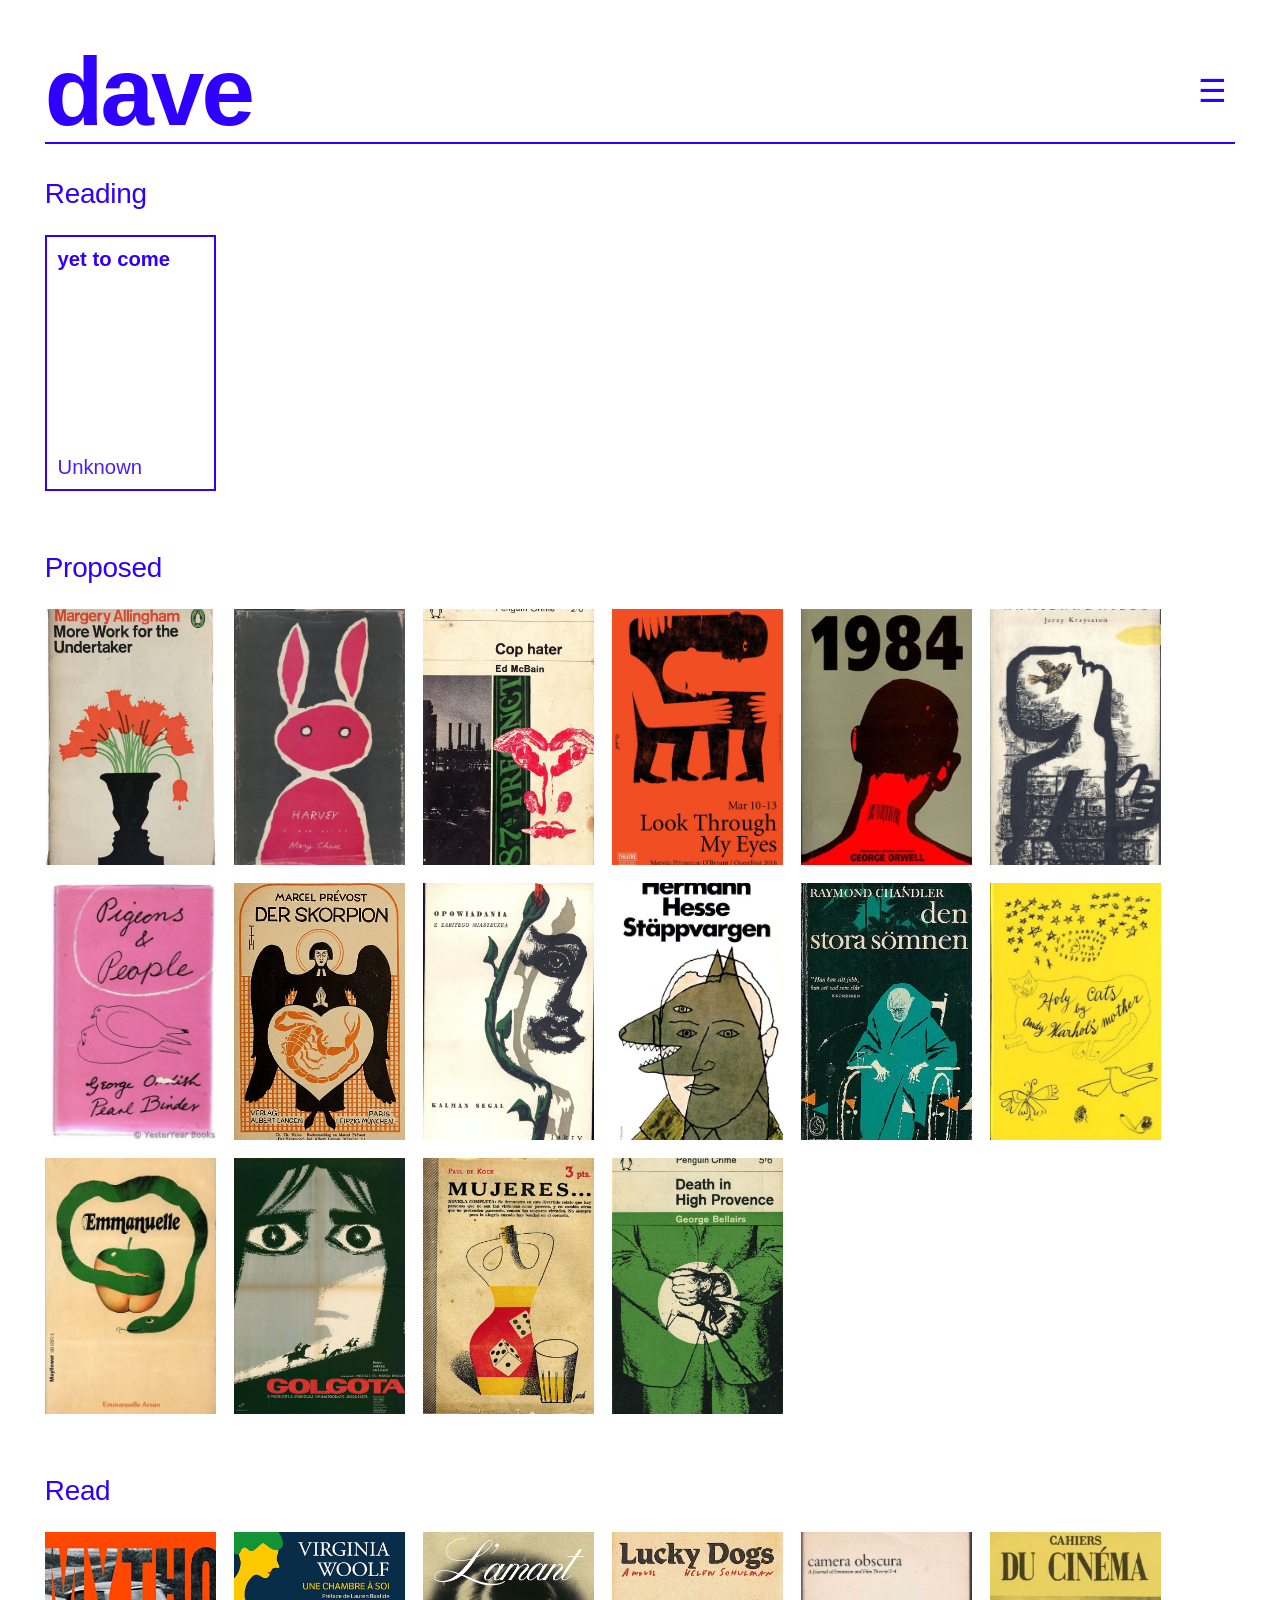
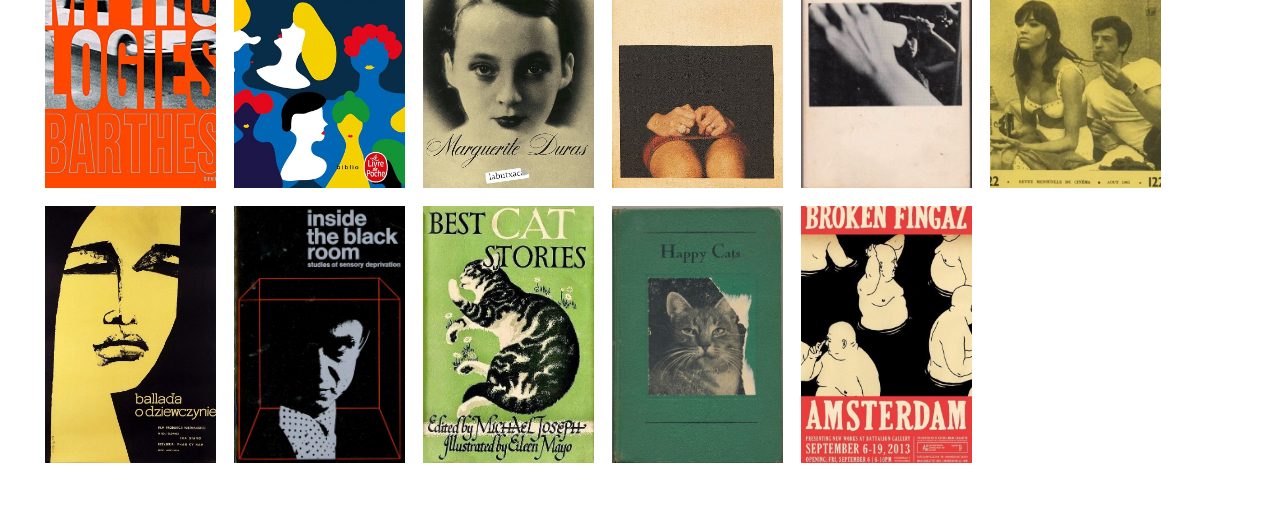
==== bookshelf.html @ baa069e5 "test test" ====
<!DOCTYPE html>
<html lang="en">
  <head>
    <meta charset="utf-8" />
    <meta name="viewport" content="width=device-width, initial-scale=1" />
    <title>dave - Bookshelf</title>
    <link rel="stylesheet" href="style.css" />
  </head>
  <body>
    <div class="poster">
      <header class="poster-head">
        <div class="poster-head__title-line">
          <h1 class="poster-title">dave</h1>
          <div class="poster-head__actions">
            <button
              class="poster-menu-btn"
              type="button"
              aria-label="Open menu"
              aria-expanded="false"
              aria-controls="site-menu"
            >
              &#9776;
            </button>
          </div>
        </div>
        <nav class="poster-menu" id="site-menu" aria-label="Main menu">
          <button class="poster-menu-close-btn" type="button" aria-label="Close menu">&times;</button>
          <a href="home.html" class="poster-menu__item">Home</a>
          <a href="index.html" class="poster-menu__item">News</a>
          <a href="sessions.html" class="poster-menu__item">Sessions</a>
          <a href="notes.html" class="poster-menu__item">Notes</a>
          <a href="proposals.html" class="poster-menu__item">Proposals</a>
          <a href="bookshelf.html" class="poster-menu__item is-active" aria-current="page">Bookshelf</a>
        </nav>
      </header>

      <main class="bookshelf-page" aria-label="Bookshelf covers">
        <section class="bookshelf-lane">
          <h2 class="bookshelf-lane__title">Reading</h2>
          <ul class="bookshelf-strip" id="bookshelf-reading"></ul>
        </section>

        <section class="bookshelf-lane">
          <h2 class="bookshelf-lane__title">Proposed</h2>
          <ul class="bookshelf-strip" id="bookshelf-proposed"></ul>
        </section>

        <section class="bookshelf-lane">
          <h2 class="bookshelf-lane__title">Read</h2>
          <ul class="bookshelf-strip" id="bookshelf-read"></ul>
        </section>
      </main>
    </div>
    <script>
      (function () {
        var menuBtn = document.querySelector(".poster-menu-btn");
        var menu = document.getElementById("site-menu");
        var menuCloseBtn = menu ? menu.querySelector(".poster-menu-close-btn") : null;
        if (menuBtn && menu) {
          function closeMenu() {
            menu.classList.remove("is-open");
            menuBtn.setAttribute("aria-expanded", "false");
          }

          menuBtn.addEventListener("click", function () {
            var willOpen = !menu.classList.contains("is-open");
            menu.classList.toggle("is-open", willOpen);
            menuBtn.setAttribute("aria-expanded", willOpen ? "true" : "false");
          });

          document.addEventListener("click", function (event) {
            if (!menu.contains(event.target) && !menuBtn.contains(event.target)) {
              closeMenu();
            }
          });

          document.addEventListener("keydown", function (event) {
            if (event.key === "Escape") closeMenu();
          });

          if (menuCloseBtn) {
            menuCloseBtn.addEventListener("click", closeMenu);
          }
        }

        var readingEl = document.getElementById("bookshelf-reading");
        var proposedEl = document.getElementById("bookshelf-proposed");
        var readEl = document.getElementById("bookshelf-read");
        var readingSeed = [
          {
            title: "yet to come",
            author: "",
            tone: "d",
            placeholder: true
          }
        ];
        var featuredBooks = [
          {
            title: "Mythologies",
            author: "Roland Barthes",
            cover: "books/read/9782021034479-fr.jpg"
          },
          {
            title: "Une chambre a soi",
            author: "Virginia Woolf",
            cover: "books/read/71MQI9QP21L._UF1000,1000_QL80_.jpg"
          },
          {
            title: "L'amant",
            author: "Marguerite Duras",
            cover: "books/read/816J5uJcXQL._AC_UF1000,1000_QL80_.jpg"
          }
        ];
        var extraReadCovers = [
          "books/read/04c1b07b1688d69a296086ed876a2c1d.jpg",
          "books/read/5c0c97d55f1f8d17dba2d3edde7d00e9.jpg",
          "books/read/8d2bfb92e15aa64903f6d1f06e264fb4.jpg",
          "books/read/884b0181884e1cae20b0b5412f2966ff.jpg",
          "books/read/5274705b4ae5fb88fe27c41ce8c58e9b.jpg",
          "books/read/d56183dd3e2686ab618eafbfe86d2332.jpg",
          "books/read/e8376a9d4f59df61bc31f4967bc07f0e.jpg",
          "books/read/f41d0958a7c710740091e8a5bc5cd341.jpg"
        ];

        function makeBook(book, idx) {
          var li = document.createElement("li");
          li.className = "shelf-book";

          var cover = document.createElement("div");
          cover.className = "shelf-book__cover shelf-book__cover--" + (book.tone || ["a", "b", "c", "d", "e", "f"][idx % 6]);
          if (book.placeholder) {
            cover.classList.add("shelf-book__cover--placeholder");
          }

          if (book.cover) {
            var image = document.createElement("img");
            image.className = "shelf-book__image";
            image.src = book.cover;
            image.alt = "Cover of " + (book.title || "Untitled");
            cover.appendChild(image);
            li.appendChild(cover);
            return li;
          }

          var title = document.createElement("span");
          title.className = "shelf-book__title";
          title.textContent = book.title || "Untitled";

          var author = document.createElement("span");
          author.className = "shelf-book__author";
          author.textContent = book.author || "Unknown";

          cover.appendChild(title);
          cover.appendChild(author);
          li.appendChild(cover);
          return li;
        }

        function renderLane(target, items) {
          target.innerHTML = "";
          items.forEach(function (book, idx) {
            target.appendChild(makeBook(book, idx));
          });
        }

        var proposedCovers = [
          "books/proposed/095f6e493886b20f1bcd639215f0ec23.jpg",
          "books/proposed/1684f6ac3138fe5eeb678b3d9dacd0b2.jpg",
          "books/proposed/32072f1364472eea42a703a9feccb641.jpg",
          "books/proposed/5194e917ea369027d9b35060dd48e8bd.jpg",
          "books/proposed/5a1a805e8d9487cb2e87ff9b713c315f.jpg",
          "books/proposed/64e9350b99ceeb06aea7caac4319f9b6.jpg",
          "books/proposed/6aa6ba89164cffd0e5e1144b7224f499.jpg",
          "books/proposed/6e570d1d09a8254431ae5a244c70cb62.jpg",
          "books/proposed/716cfa3c5b17a18c83a5ee77eb536b69.jpg",
          "books/proposed/a81125cacfd59651bd74246a6b5c45ed.jpg",
          "books/proposed/b05286f2a7d6cf34042732fa2e1645dd.jpg",
          "books/proposed/b5657c5fd43cfbc6d09d91f7d24409f8.jpg",
          "books/proposed/d0e51e11a81459c1d3afd8e0fee23e8e.jpg",
          "books/proposed/d9ef0d3700b9d56673a5239498026fa8.jpg",
          "books/proposed/e4ff40b5265708f74653a9a86ac805f2.jpg",
          "books/proposed/fea4becbf3dc87e42fa8231368546576.jpg"
        ];
        var proposedBooks = proposedCovers.map(function (coverPath, idx) {
          return {
            title: "Proposed Book " + (idx + 1),
            author: "",
            cover: coverPath
          };
        });
        var readBooks = featuredBooks.concat(
          extraReadCovers.map(function (coverPath, idx) {
            return {
              title: "Read Book " + (idx + 4),
              author: "",
              cover: coverPath
            };
          })
        );

        renderLane(readingEl, readingSeed);
        renderLane(proposedEl, proposedBooks);
        renderLane(readEl, readBooks);
      })();
    </script>
  </body>
</html>
---- style.css ----
/*
  12-column grid: header + flexible main (narrow centered copy) + write cols + footer.
*/

:root {
  --pink: #ffffff;
  --ink: #2f00ff;
  --line: 2px;
  --sans: "Helvetica Neue", Helvetica, Arial, sans-serif;
  /* Outer margin to page edge; inner column gap matches for grid alignment */
  --page-pad: clamp(1.25rem, 3.5vw, 2.5rem);
  --column-gap: clamp(1.25rem, 3.5vw, 2.5rem);
  --cols: 12;
  --text: 1.125rem;
  --text-sm: 1rem;
  --text-lead: 1.5;
}

* {
  box-sizing: border-box;
}

html {
  font-size: 18px;
}

body {
  margin: 0;
  min-height: 100vh;
  font-family: var(--sans);
  font-size: var(--text);
  line-height: var(--text-lead);
  font-weight: 400;
  color: var(--ink);
  background: var(--pink);
  -webkit-font-smoothing: antialiased;
}

body:has(.home-main) {
  background-color: #000;
}

/* Full-bleed Home page */
.home-page .poster {
  max-width: none;
  min-height: 100vh;
  padding: 0;
  display: block;
  position: relative;
}

html:has(body.home-page),
body.home-page {
  height: 100%;
  overflow: hidden;
  background: #000;
}

.home-page .poster-head {
  position: absolute;
  top: 0;
  left: 0;
  right: 0;
  z-index: 40;
  border-bottom: 0;
  padding: max(var(--page-pad), env(safe-area-inset-top, 0px))
    max(var(--page-pad), env(safe-area-inset-right, 0px))
    0
    max(var(--page-pad), env(safe-area-inset-left, 0px));
}

.home-page .poster-title {
  display: none;
}

/* —— Master grid (all sections share these 12 tracks) —— */
.poster {
  max-width: 88rem;
  margin: 0 auto;
  padding: max(var(--page-pad), env(safe-area-inset-top, 0px))
    max(var(--page-pad), env(safe-area-inset-right, 0px))
    var(--page-pad)
    max(var(--page-pad), env(safe-area-inset-left, 0px));
  display: grid;
  grid-template-columns: repeat(var(--cols), minmax(0, 1fr));
  grid-template-rows: auto minmax(10rem, 1fr) auto auto;
  column-gap: var(--column-gap);
  align-content: stretch;
  min-height: 100vh;
}

/* —— Header: title row —— */
.poster-head {
  grid-column: 1 / -1;
  position: relative;
  padding-bottom: 0.2rem;
  border-bottom: var(--line) solid var(--ink);
}

/* dave left, menu button right */
.poster-head__title-line {
  display: flex;
  justify-content: space-between;
  align-items: center;
  gap: var(--column-gap);
  min-width: 0;
}

.poster-head__actions {
  display: inline-flex;
  align-items: center;
}

.poster-title {
  margin: 0;
  font-size: clamp(2.85rem, 7.5vw, 5.5rem);
  font-weight: 700;
  line-height: 0.98;
  letter-spacing: -0.03em;
  min-width: 0;
}

/* Same type as title; sits on title line, right edge */
.poster-title-marker {
  margin: 0;
  flex-shrink: 0;
  font-family: inherit;
  font-size: clamp(2.85rem, 7.5vw, 5.5rem);
  font-weight: 700;
  line-height: 0.98;
  letter-spacing: -0.03em;
  white-space: nowrap;
}

.poster-menu-btn {
  margin: 0;
  padding: 0.12rem 0.45rem 0.18rem;
  border: 0;
  background: transparent;
  color: var(--ink);
  font: inherit;
  font-size: 1.8rem;
  line-height: 1;
  cursor: pointer;
}

.poster-menu-btn:hover,
.poster-menu-btn:focus-visible {
  background: color-mix(in srgb, var(--ink) 9%, transparent);
}

.poster-menu {
  position: fixed;
  top: 0;
  right: 0;
  bottom: 0;
  z-index: 60;
  width: min(13rem, 46vw);
  padding: calc(var(--page-pad) + 0.25rem) 0.75rem 0.75rem;
  border: var(--line) solid var(--ink);
  border-right: 0;
  background: color-mix(in srgb, var(--pink) 95%, white 5%);
  display: flex;
  flex-direction: column;
  gap: 0.2rem;
  transform: translateX(100%);
  transition: transform 220ms ease;
  pointer-events: none;
}

.poster-menu.is-open {
  transform: translateX(0);
  pointer-events: auto;
}

.poster-menu-close-btn {
  align-self: flex-end;
  margin: 0 0 0.35rem;
  padding: 0.1rem 0.4rem 0.2rem;
  border: var(--line) solid var(--ink);
  background: transparent;
  color: var(--ink);
  font: inherit;
  line-height: 1;
  cursor: pointer;
}

.poster-menu-close-btn:hover,
.poster-menu-close-btn:focus-visible {
  background: color-mix(in srgb, var(--ink) 9%, transparent);
}

.poster-menu__item {
  color: var(--ink);
  text-decoration: none;
  font-size: inherit;
  line-height: 1.2;
  letter-spacing: 0.02em;
  padding: 0.35rem 0.6rem;
}

.poster-menu__item:hover,
.poster-menu__item:focus-visible {
  text-decoration: underline;
  background: transparent;
}

.poster-menu__item.is-active {
  text-decoration: underline;
  font-weight: 600;
}

/* —— Main: narrow copy, centered, low in the middle band —— */
.poster-main {
  grid-column: 1 / -1;
  display: flex;
  flex-direction: column;
  justify-content: flex-end;
  align-items: flex-start;
  padding-top: clamp(1.5rem, 6vh, 4rem);
  padding-bottom: clamp(1rem, 3vh, 2.5rem);
  min-height: 0;
}

.poster-copy {
  width: 100%;
  max-width: min(26rem, 100%);
  min-width: 0;
  font-size: inherit;
  line-height: var(--text-lead);
  text-align: left;
  hyphens: auto;
}

.poster-copy p {
  margin: 0 0 0.85rem;
}

.poster-copy p:last-child {
  margin-bottom: 0;
}

.poster-copy__fine {
  margin-top: 1rem;
  font-size: inherit;
  text-align: left;
}

/* —— Home: rotating vinyl circle —— */
.home-main {
  grid-column: 1 / -1;
  min-height: calc(100vh - 13rem);
  display: block;
  padding-top: 0;
  position: relative;
  background: transparent;
}

.home-slideshow {
  position: fixed;
  inset: 0;
  z-index: 0;
  pointer-events: none;
  background: #000;
}

.home-slide {
  position: absolute;
  inset: 0;
  background-size: cover;
  background-position: 40% center;
  background-repeat: no-repeat;
  opacity: 0;
  transition: opacity 900ms ease;
}

.home-slide.is-active {
  opacity: 1;
}

body:has(.home-main) .poster {
  position: relative;
  z-index: 1;
}

body:has(.home-main) .poster-head {
  position: relative;
  z-index: 30;
  background: transparent;
  border-bottom: var(--line) solid var(--ink);
}

@keyframes spin-vinyl {
  from {
    transform: rotate(0deg);
  }
  to {
    transform: rotate(360deg);
  }
}

/* —— Notes: same 4+4+4 as header —— */
.poster-write {
  grid-column: 1 / -1;
  display: grid;
  grid-template-columns: repeat(var(--cols), minmax(0, 1fr));
  column-gap: var(--column-gap);
  margin-top: 0.75rem;
  padding-top: 0.7rem;
}

.poster-write-cell:nth-child(1) {
  grid-column: 1 / span 4;
}

.poster-write-cell:nth-child(2) {
  grid-column: 5 / span 4;
}

.poster-write-cell:nth-child(3) {
  grid-column: 9 / span 4;
}

.poster-write-cell {
  display: flex;
  flex-direction: column;
  gap: 0;
  min-width: 0;
  min-height: 28rem;
  border: var(--line) solid var(--ink);
  background: color-mix(in srgb, var(--pink) 90%, white 10%);
}

.poster-write-label {
  margin: 0;
  padding: 0.45rem 0.55rem;
  font-size: inherit;
  line-height: 1.2;
  border-bottom: var(--line) solid var(--ink);
  text-transform: uppercase;
  letter-spacing: 0.05em;
}

.poster-textarea {
  flex: 1;
  width: 100%;
  min-height: 0;
  margin: 0;
  padding: 0.6rem 0.6rem;
  font-family: inherit;
  font-size: inherit;
  line-height: var(--text-lead);
  color: var(--ink);
  background: transparent;
  border: 0;
  border-radius: 0;
  outline: none;
  box-shadow: none;
  -webkit-appearance: none;
  appearance: none;
  resize: none;
}

.poster-textarea::placeholder {
  color: var(--ink);
  opacity: 0;
}

/* —— Overview: news and infos layout —— */
.overview-board {
  grid-column: 1 / -1;
  display: grid;
  grid-template-columns: repeat(var(--cols), minmax(0, 1fr));
  column-gap: var(--column-gap);
  margin-top: 0.95rem;
  padding-top: 0.25rem;
}

.overview-news {
  grid-column: 1 / span 8;
  padding-right: clamp(0.25rem, 1.5vw, 1.5rem);
}

.overview-info {
  grid-column: 9 / -1;
  padding-left: clamp(0.25rem, 1.5vw, 1rem);
}

.overview-heading {
  margin: 0;
  padding: 0 0 0.4rem;
  text-transform: uppercase;
  letter-spacing: 0.05em;
  font-size: inherit;
  line-height: 1.2;
  font-weight: 600;
}

.overview-list {
  margin: 0;
  padding: 0;
  display: flex;
  flex-direction: column;
  gap: 1.1rem;
}

.overview-item {
  padding: 0.95rem 0 0;
  border-top: 1px solid color-mix(in srgb, var(--ink) 22%, transparent);
}

.overview-item:first-child {
  padding-top: 0;
  border-top: 0;
}

.overview-item__meta,
.overview-item__title,
.overview-item__text {
  margin: 0;
}

.overview-item__meta {
  font-size: 0.9em;
  text-transform: uppercase;
  letter-spacing: 0.04em;
  opacity: 0.7;
}

.overview-item__title {
  margin-top: 0.15rem;
  font-weight: 600;
  line-height: 1.2;
}

.overview-item__text {
  margin-top: 0.28rem;
  opacity: 0.92;
  max-width: 48ch;
}

.overview-item__image {
  display: block;
  width: min(205px, 100%);
  height: auto;
  margin-top: 0.45rem;
  border-radius: 0.35rem;
}

.overview-item--feature {
  display: block;
}

.open-book {
  position: relative;
  display: grid;
  grid-template-columns: minmax(160px, 42%) minmax(0, 1fr);
  margin-top: 0.55rem;
  border: 2px solid var(--ink);
  border-radius: 0.5rem;
  overflow: hidden;
  background: color-mix(in srgb, var(--ink) 3%, white);
}

.open-book::before {
  content: "";
  position: absolute;
  top: 0;
  bottom: 0;
  left: calc(42% - 1px);
  width: 2px;
  background: var(--ink);
}

.open-book__page {
  min-height: 15.5rem;
  padding: 0.75rem;
}

.open-book__page--left {
  display: flex;
  align-items: center;
  justify-content: center;
}

.open-book__page--right {
  background: color-mix(in srgb, var(--ink) 2%, white);
}

.open-book__image {
  display: block;
  width: min(210px, 100%);
  height: auto;
  border-radius: 0.35rem;
}

.open-book__text {
  margin: 0;
  max-width: 54ch;
  line-height: 1.38;
  opacity: 0.95;
}

.overview-info-grid {
  margin: 0;
  display: flex;
  flex-direction: column;
  gap: 0;
  border-top: 1px solid color-mix(in srgb, var(--ink) 22%, transparent);
}

.overview-info-row {
  padding: 0.72rem 0 0.74rem;
  border-bottom: 1px solid color-mix(in srgb, var(--ink) 16%, transparent);
}

.overview-info-row dt {
  margin: 0;
  text-transform: none;
  letter-spacing: normal;
  font-size: inherit;
  font-weight: 400;
  font-style: italic;
  opacity: 0.95;
}

.overview-info-row dd {
  margin: 0.3rem 0 0;
  max-width: 34ch;
  line-height: 1.36;
  font-size: 1.02em;
  font-weight: 520;
  opacity: 0.95;
}

/* —— Overview: newsletter —— */
.newsletter-board {
  grid-column: 1 / -1;
  margin-top: 1.1rem;
  padding-top: 0.75rem;
  border-top: 1px solid color-mix(in srgb, var(--ink) 28%, transparent);
}

.newsletter-copy {
  margin: 0;
  padding: 0 0 0.55rem;
  max-width: 54ch;
}

.newsletter-form {
  padding: 0;
  display: grid;
  grid-template-columns: minmax(0, 1fr) auto;
  column-gap: 0.6rem;
  row-gap: 0.4rem;
  align-items: end;
}

.newsletter-label {
  grid-column: 1 / -1;
  font-size: 0.9em;
  text-transform: uppercase;
  letter-spacing: 0.04em;
  opacity: 0.75;
}

.newsletter-input {
  width: 100%;
  margin: 0;
  padding: 0.42rem 0;
  font: inherit;
  font-size: inherit;
  color: var(--ink);
  background: transparent;
  border: 0;
  border-bottom: 1px solid color-mix(in srgb, var(--ink) 45%, transparent);
  border-radius: 0;
}

.newsletter-btn {
  margin: 0;
  padding: 0.3rem 0;
  border: 0;
  background: transparent;
  color: var(--ink);
  font: inherit;
  font-size: inherit;
  line-height: 1.2;
  cursor: pointer;
}

.newsletter-btn:hover,
.newsletter-btn:focus-visible {
  text-decoration: underline;
  background: transparent;
}

.newsletter-status {
  grid-column: 1 / -1;
  min-height: 1.2em;
  margin: 0;
  font-size: 0.95em;
}

/* —— Proposals: add + vote board —— */
.vote-board {
  grid-column: 1 / -1;
  display: grid;
  grid-template-columns: repeat(var(--cols), minmax(0, 1fr));
  column-gap: var(--column-gap);
  margin-top: 0.75rem;
  padding-top: 0.7rem;
}

.vote-form {
  grid-column: 1 / span 4;
  display: flex;
  flex-direction: column;
  gap: 0.45rem;
}

.vote-input {
  width: 100%;
  margin: 0;
  padding: 0.55rem 0.6rem;
  font: inherit;
  font-size: inherit;
  color: var(--ink);
  background: transparent;
  border: var(--line) solid var(--ink);
  border-radius: 0;
}

.vote-list-wrap {
  grid-column: 5 / -1;
  min-width: 0;
}

.vote-list-title {
  margin: 0 0 0.45rem;
  font-size: inherit;
  text-transform: uppercase;
  letter-spacing: 0.05em;
}

.vote-list {
  margin: 0;
  padding: 0;
  list-style: none;
  border: var(--line) solid var(--ink);
}

.vote-item {
  display: flex;
  justify-content: space-between;
  align-items: center;
  gap: 0.6rem;
  padding: 0.55rem 0.6rem;
  border-bottom: var(--line) solid var(--ink);
}

.vote-item:last-child {
  border-bottom: 0;
}

.vote-item--empty {
  padding: 0.7rem 0.6rem;
  opacity: 0.75;
}

.vote-item__text {
  margin: 0;
  font-size: inherit;
  min-width: 0;
}

.vote-item__meta {
  display: flex;
  align-items: center;
  gap: 0.35rem;
  flex-shrink: 0;
}

.vote-count {
  font-size: inherit;
  min-width: 4.3rem;
}

.vote-btn {
  margin: 0;
  padding: 0.3rem 0.55rem;
  border: var(--line) solid var(--ink);
  background: transparent;
  color: var(--ink);
  font: inherit;
  font-size: inherit;
  cursor: pointer;
}

.vote-btn--primary {
  margin-top: 0.3rem;
  align-self: flex-start;
}

.vote-btn:hover,
.vote-btn:focus-visible {
  background: color-mix(in srgb, var(--ink) 9%, transparent);
}

/* —— Bookshelf: visual cover library —— */
.bookshelf-board {
  grid-column: 1 / -1;
  display: grid;
  grid-template-columns: repeat(var(--cols), minmax(0, 1fr));
  column-gap: var(--column-gap);
  margin-top: 0.75rem;
  padding-top: 0.7rem;
  border-top: var(--line) solid var(--ink);
}

.bookshelf-form {
  grid-column: 1 / span 4;
  display: flex;
  flex-direction: column;
  gap: 0.45rem;
}

.bookshelf-display {
  grid-column: 5 / -1;
  min-width: 0;
  padding: 0.35rem 0.5rem 0.6rem;
  border: var(--line) solid var(--ink);
  background:
    repeating-linear-gradient(
      to bottom,
      transparent 0,
      transparent 11.4rem,
      color-mix(in srgb, var(--ink) 20%, transparent) 11.4rem,
      color-mix(in srgb, var(--ink) 20%, transparent) 11.65rem
    ),
    color-mix(in srgb, var(--pink) 90%, white 10%);
}

.bookshelf-grid {
  margin: 0;
  padding: 0;
  list-style: none;
  display: grid;
  grid-template-columns: repeat(auto-fill, minmax(9rem, 1fr));
  gap: 0.9rem;
  align-items: start;
}

.bookshelf-empty {
  padding: 0.8rem;
  font-size: inherit;
  border: var(--line) dashed var(--ink);
  background: color-mix(in srgb, var(--pink) 95%, white 5%);
}

.book-card {
  display: flex;
  flex-direction: column;
  background: color-mix(in srgb, var(--pink) 88%, white 12%);
  border: var(--line) solid var(--ink);
  box-shadow: 0 2px 0 color-mix(in srgb, var(--ink) 25%, transparent);
}

.book-card__cover {
  width: 100%;
  aspect-ratio: 2 / 3;
  object-fit: cover;
  border-bottom: var(--line) solid var(--ink);
  background: color-mix(in srgb, var(--pink) 82%, white 18%);
}

.book-card__meta {
  padding: 0.45rem 0.5rem 0.5rem;
}

.book-card__title,
.book-card__author {
  margin: 0;
  line-height: 1.25;
}

.book-card__title {
  font-size: inherit;
  font-weight: 600;
}

.book-card__author {
  margin-top: 0.15rem;
  margin-bottom: 0.4rem;
  font-size: inherit;
  opacity: 0.9;
}

/* —— Bookshelf page: flat shelf strips with 2D covers —— */
.bookshelf-page {
  grid-column: 1 / -1;
  margin-top: 0.75rem;
  display: grid;
  row-gap: 2rem;
}

.bookshelf-lane {
  border-top: 0;
  padding-top: 0.85rem;
}

.bookshelf-lane__title {
  margin: 0 0 0.85rem;
  font-size: 1.55rem;
  font-weight: 500;
  letter-spacing: -0.01em;
}

.bookshelf-strip {
  margin: 0;
  padding: 0.25rem 0;
  list-style: none;
  display: flex;
  align-items: flex-end;
  gap: 1rem;
  flex-wrap: wrap;
}

.shelf-book {
  flex: 0 0 auto;
}

.shelf-book__cover {
  width: clamp(7.2rem, 14vw, 9.5rem);
  aspect-ratio: 2 / 3;
  border: 0;
  padding: 0;
  display: flex;
  flex-direction: column;
  justify-content: space-between;
  box-shadow: none;
  background: transparent;
  overflow: hidden;
}

.shelf-book__image {
  width: 100%;
  height: 100%;
  object-fit: cover;
  display: block;
}

.shelf-book__title {
  display: block;
  font-size: inherit;
  line-height: 1.12;
  font-weight: 600;
}

.shelf-book__author {
  display: block;
  font-size: inherit;
  line-height: 1.12;
  opacity: 0.88;
}

.shelf-book__cover--a {
  background: #f2b705;
}

.shelf-book__cover--b {
  background: #0e63b6;
}

.shelf-book__cover--c {
  background: #e63b2f;
}

.shelf-book__cover--d {
  background: #f3e7cf;
}

.shelf-book__cover--e {
  background: #f45f9a;
}

.shelf-book__cover--f {
  background: #141414;
}

.shelf-book__cover--placeholder {
  color: var(--ink);
  border: var(--line) solid currentColor;
  background: #ffffff;
  padding: 0.6rem;
}

.shelf-book__cover--placeholder .shelf-book__title,
.shelf-book__cover--placeholder .shelf-book__author {
  color: inherit;
}

/* Keep text readable across bright/dark cover colors */
.shelf-book__cover--a .shelf-book__title,
.shelf-book__cover--a .shelf-book__author,
.shelf-book__cover--d .shelf-book__title,
.shelf-book__cover--d .shelf-book__author,
.shelf-book__cover--e .shelf-book__title,
.shelf-book__cover--e .shelf-book__author {
  color: #0a0a0a;
}

.shelf-book__cover--b .shelf-book__title,
.shelf-book__cover--b .shelf-book__author,
.shelf-book__cover--c .shelf-book__title,
.shelf-book__cover--c .shelf-book__author,
.shelf-book__cover--f .shelf-book__title,
.shelf-book__cover--f .shelf-book__author {
  color: #f7f7f7;
}

.shelf-book__cover--placeholder .shelf-book__title,
.shelf-book__cover--placeholder .shelf-book__author {
  color: inherit;
}

/* —— Page number: large, centered on full grid —— */
.poster-foot {
  grid-column: 1 / -1;
  margin-top: var(--column-gap);
  padding-top: var(--column-gap);
  display: flex;
  justify-content: center;
}

.poster-page {
  margin: 0;
  font-size: clamp(3.75rem, 13vw, 8rem);
  font-weight: 700;
  line-height: 1;
  letter-spacing: -0.04em;
}

/* —— Breakpoint: stack; each block spans full 12 cols —— */
@media (max-width: 768px) {
  .poster-write-cell:nth-child(1),
  .poster-write-cell:nth-child(2),
  .poster-write-cell:nth-child(3) {
    grid-column: 1 / -1;
  }

  .vote-form,
  .vote-list-wrap,
  .overview-news,
  .overview-info,
  .bookshelf-form,
  .bookshelf-display {
    grid-column: 1 / -1;
  }

  .vote-list-wrap,
  .bookshelf-display {
    margin-top: 0.75rem;
  }

  .vote-item {
    flex-direction: column;
    align-items: flex-start;
  }

  .newsletter-form {
    grid-template-columns: 1fr;
  }

  .overview-item--feature {
    display: block;
  }

  .open-book {
    grid-template-columns: 1fr;
  }

  .open-book::before {
    display: none;
  }

  .open-book__page {
    min-height: 0;
  }

  .open-book__page--left {
    border-bottom: 2px solid var(--ink);
  }

  .bookshelf-lane__title {
    font-size: 1.25rem;
  }

}
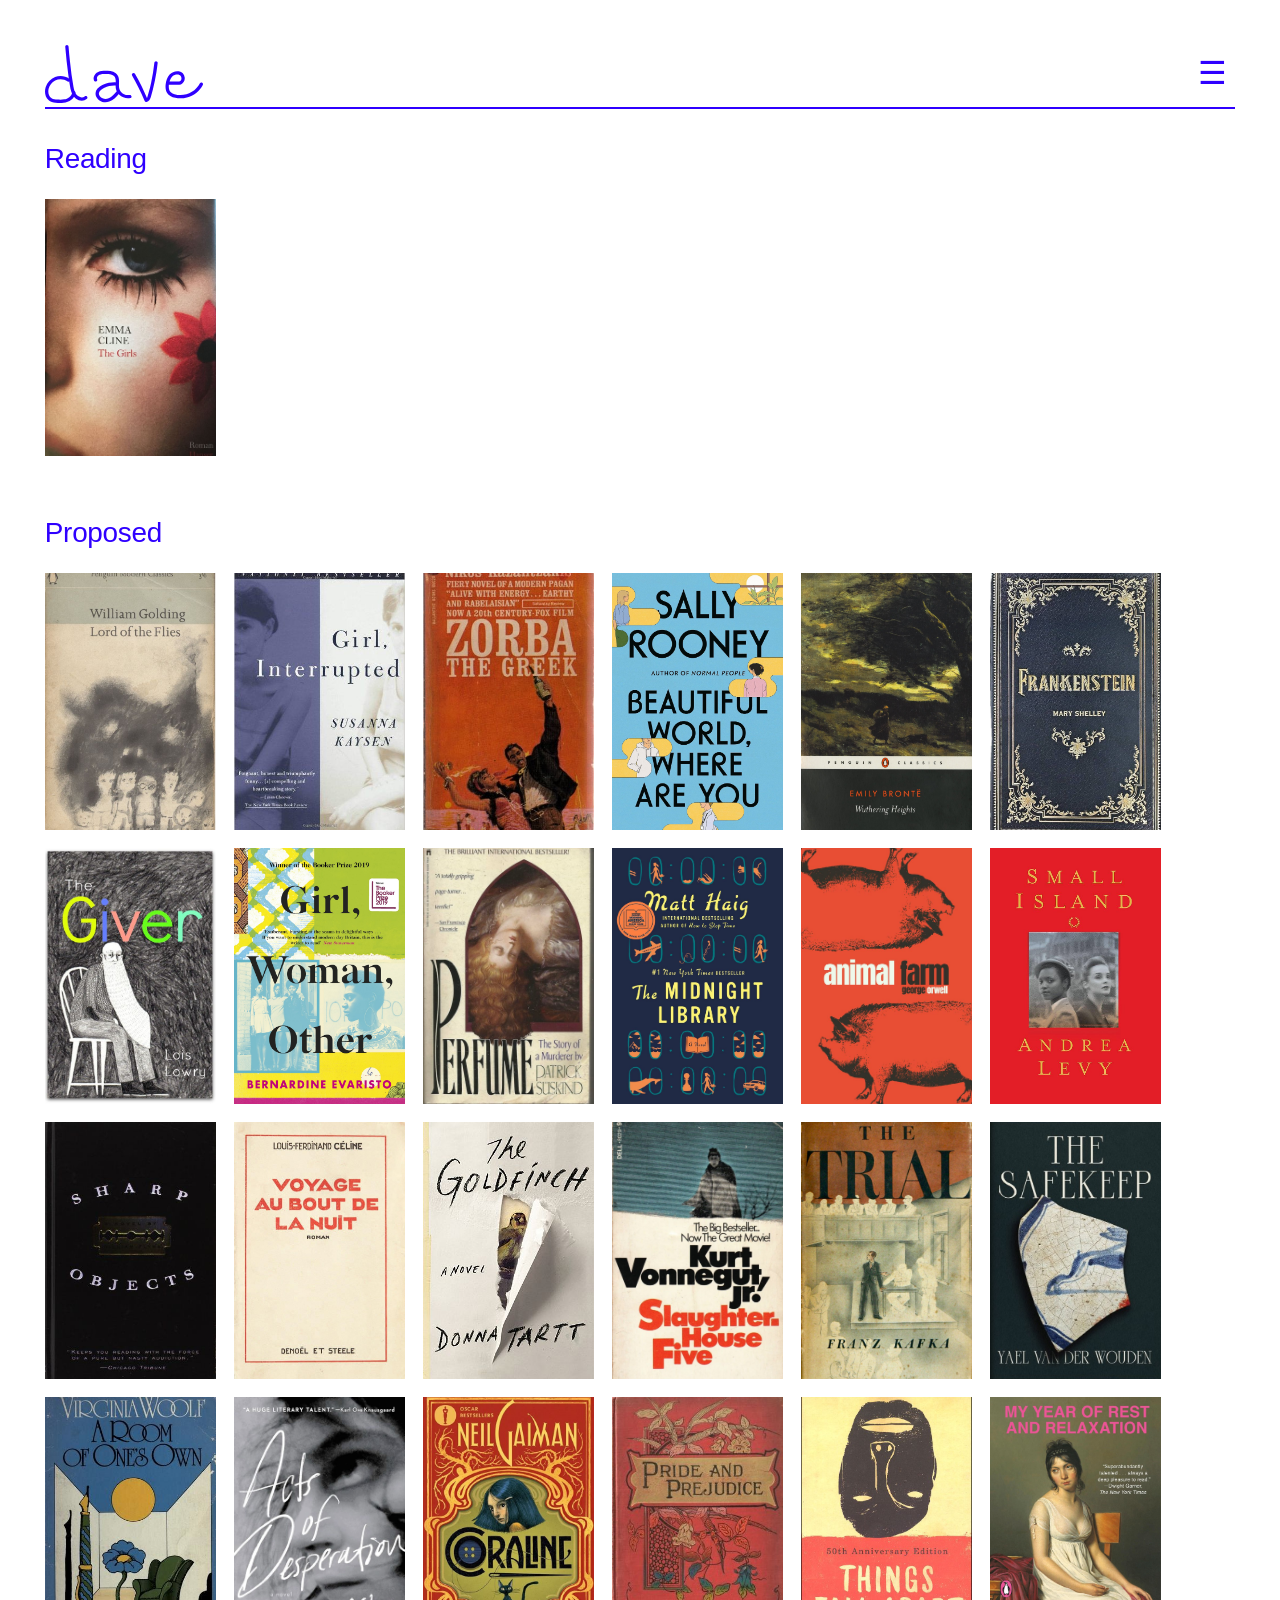
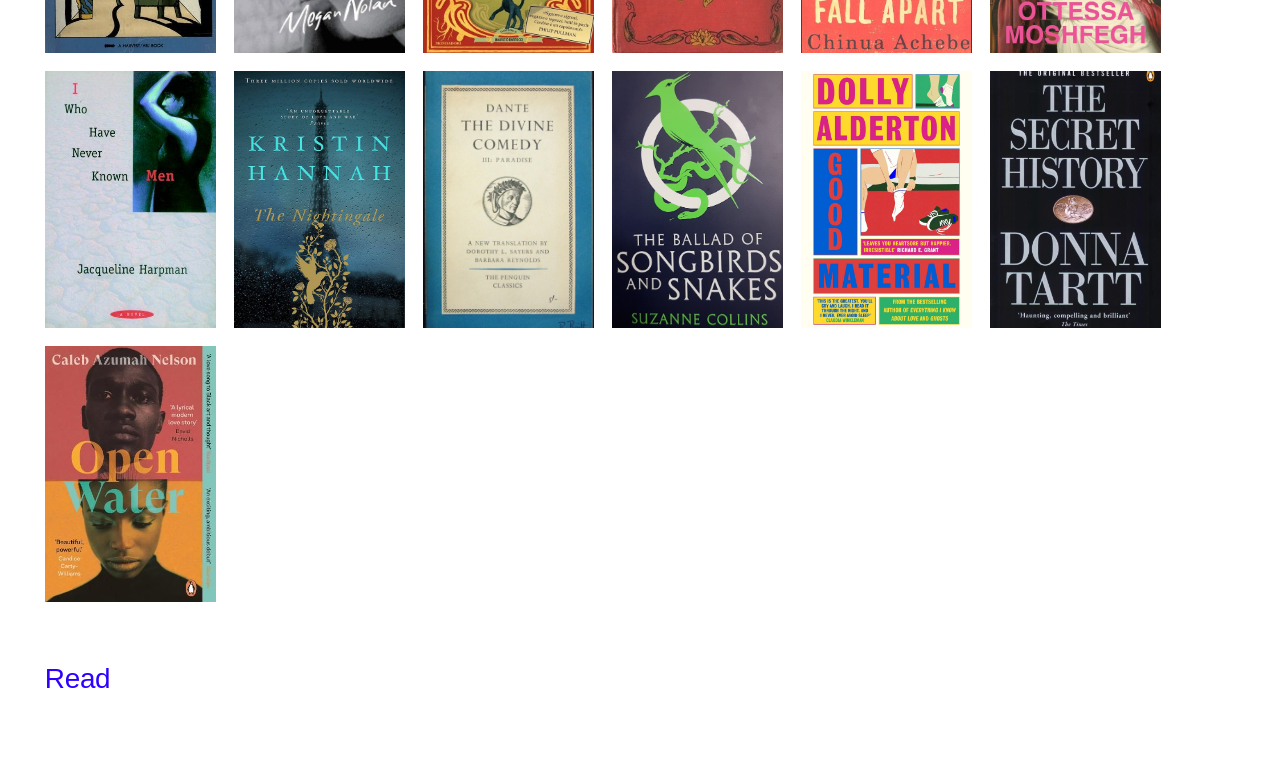
==== commit 11b595b9: "update books and infos" ====
--- a/bookshelf.html
+++ b/bookshelf.html
@@ -10,7 +10,9 @@
     <div class="poster">
       <header class="poster-head">
         <div class="poster-head__title-line">
-          <h1 class="poster-title">dave</h1>
+          <h1 class="poster-title">
+            <img class="poster-logo" src="logo.svg" alt="dave" width="239" height="88" />
+          </h1>
           <div class="poster-head__actions">
             <button
               class="poster-menu-btn"
@@ -88,40 +90,11 @@
         var readEl = document.getElementById("bookshelf-read");
         var readingSeed = [
           {
-            title: "yet to come",
+            title: "",
             author: "",
-            tone: "d",
-            placeholder: true
+            cover: "books/proposed/7b848403edd9eb8c73219277f4a5c0f5.jpg"
           }
         ];
-        var featuredBooks = [
-          {
-            title: "Mythologies",
-            author: "Roland Barthes",
-            cover: "books/read/9782021034479-fr.jpg"
-          },
-          {
-            title: "Une chambre a soi",
-            author: "Virginia Woolf",
-            cover: "books/read/71MQI9QP21L._UF1000,1000_QL80_.jpg"
-          },
-          {
-            title: "L'amant",
-            author: "Marguerite Duras",
-            cover: "books/read/816J5uJcXQL._AC_UF1000,1000_QL80_.jpg"
-          }
-        ];
-        var extraReadCovers = [
-          "books/read/04c1b07b1688d69a296086ed876a2c1d.jpg",
-          "books/read/5c0c97d55f1f8d17dba2d3edde7d00e9.jpg",
-          "books/read/8d2bfb92e15aa64903f6d1f06e264fb4.jpg",
-          "books/read/884b0181884e1cae20b0b5412f2966ff.jpg",
-          "books/read/5274705b4ae5fb88fe27c41ce8c58e9b.jpg",
-          "books/read/d56183dd3e2686ab618eafbfe86d2332.jpg",
-          "books/read/e8376a9d4f59df61bc31f4967bc07f0e.jpg",
-          "books/read/f41d0958a7c710740091e8a5bc5cd341.jpg"
-        ];
-
         function makeBook(book, idx) {
           var li = document.createElement("li");
           li.className = "shelf-book";
@@ -164,22 +137,37 @@
         }
 
         var proposedCovers = [
-          "books/proposed/095f6e493886b20f1bcd639215f0ec23.jpg",
-          "books/proposed/1684f6ac3138fe5eeb678b3d9dacd0b2.jpg",
-          "books/proposed/32072f1364472eea42a703a9feccb641.jpg",
-          "books/proposed/5194e917ea369027d9b35060dd48e8bd.jpg",
-          "books/proposed/5a1a805e8d9487cb2e87ff9b713c315f.jpg",
-          "books/proposed/64e9350b99ceeb06aea7caac4319f9b6.jpg",
-          "books/proposed/6aa6ba89164cffd0e5e1144b7224f499.jpg",
-          "books/proposed/6e570d1d09a8254431ae5a244c70cb62.jpg",
-          "books/proposed/716cfa3c5b17a18c83a5ee77eb536b69.jpg",
-          "books/proposed/a81125cacfd59651bd74246a6b5c45ed.jpg",
-          "books/proposed/b05286f2a7d6cf34042732fa2e1645dd.jpg",
-          "books/proposed/b5657c5fd43cfbc6d09d91f7d24409f8.jpg",
-          "books/proposed/d0e51e11a81459c1d3afd8e0fee23e8e.jpg",
-          "books/proposed/d9ef0d3700b9d56673a5239498026fa8.jpg",
-          "books/proposed/e4ff40b5265708f74653a9a86ac805f2.jpg",
-          "books/proposed/fea4becbf3dc87e42fa8231368546576.jpg"
+          "books/proposed/1a1b6f5953ac78f0f7f2a86a95764e78.jpg",
+          "books/proposed/1c50a1137d569e3ff21c4a95b4c23768.jpg",
+          "books/proposed/20d2651e747d88fc71dce3647e06a463.jpg",
+          "books/proposed/322b0b72084c5c40fe9d69e48d7f96b9.jpg",
+          "books/proposed/3d2ecdd3b167e124c216a25d085c655c.jpg",
+          "books/proposed/465d01a2760c0fd1fac79bf09590699e.jpg",
+          "books/proposed/47f75c0c9eb061d14abf96743da47897.jpg",
+          "books/proposed/49f8b5ef3c9ba917e080668929da6c37.jpg",
+          "books/proposed/4bbe8c743057e712a2243339981d0569.jpg",
+          "books/proposed/57f3c8e26f7841e92acba841eec6c9c1.jpg",
+          "books/proposed/5bec1abfbbcf931c57ea54153e2e1ee6.jpg",
+          "books/proposed/61m2XYRVFRL._AC_UF894,1000_QL80_.jpg",
+          "books/proposed/6943cd18d4fe3c4cb16a03a17024ac24.jpg",
+          "books/proposed/6c5ecf9cfc2e280184131d99f9e72582.jpg",
+          "books/proposed/6ea53525e038462d0c87ba6c799796b3.jpg",
+          "books/proposed/73abe4ca9cb595671af2973ea478bb49.jpg",
+          "books/proposed/79d19a1786ad8883c4d911fe31f25517.jpg",
+          "books/proposed/93b86c8a786926a7574a709a803f0550.jpg",
+          "books/proposed/99189369427bb67624872abcfbeab279.jpg",
+          "books/proposed/9c2288e60ff20fd91eb342a57d514a2e.jpg",
+          "books/proposed/abafe4c0c8c86262fb73c2cbff616dc1.jpg",
+          "books/proposed/b423c49032838f2627b3b45b5f4b7605.jpg",
+          "books/proposed/bde6a6e1794314eb102e058482ce5109.jpg",
+          "books/proposed/be637e13f995a037ddadde351a82e6f7.jpg",
+          "books/proposed/c03e253494f73ddfec173d9f2fd23373.jpg",
+          "books/proposed/c61f40ac9df8167960ee721c54facdaa.jpg",
+          "books/proposed/d0b6a0ef299702e3046b1854b073bf9f.jpg",
+          "books/proposed/d7393c82d3d0c691f2ed8cb63988b3ea.jpg",
+          "books/proposed/e85f467a3afdfeaac9d2fd03e401f5cf.jpg",
+          "books/proposed/e9f59c83c3d41d3ed437bf77d1cbeb12.jpg",
+          "books/proposed/f2d2a80670f84dd56e509fee28d67820.jpg"
         ];
         var proposedBooks = proposedCovers.map(function (coverPath, idx) {
           return {
@@ -188,15 +176,7 @@
             cover: coverPath
           };
         });
-        var readBooks = featuredBooks.concat(
-          extraReadCovers.map(function (coverPath, idx) {
-            return {
-              title: "Read Book " + (idx + 4),
-              author: "",
-              cover: coverPath
-            };
-          })
-        );
+        var readBooks = [];
 
         renderLane(readingEl, readingSeed);
         renderLane(proposedEl, proposedBooks);
--- a/style.css
+++ b/style.css
@@ -69,9 +69,6 @@
     max(var(--page-pad), env(safe-area-inset-left, 0px));
 }
 
-.home-page .poster-title {
-  display: none;
-}
 
 /* —— Master grid (all sections share these 12 tracks) —— */
 .poster {
@@ -113,11 +110,14 @@
 
 .poster-title {
   margin: 0;
-  font-size: clamp(2.85rem, 7.5vw, 5.5rem);
-  font-weight: 700;
-  line-height: 0.98;
-  letter-spacing: -0.03em;
   min-width: 0;
+  line-height: 0;
+}
+
+.poster-logo {
+  display: block;
+  height: clamp(2rem, 5.5vw, 3.25rem);
+  width: auto;
 }
 
 /* Same type as title; sits on title line, right edge */
